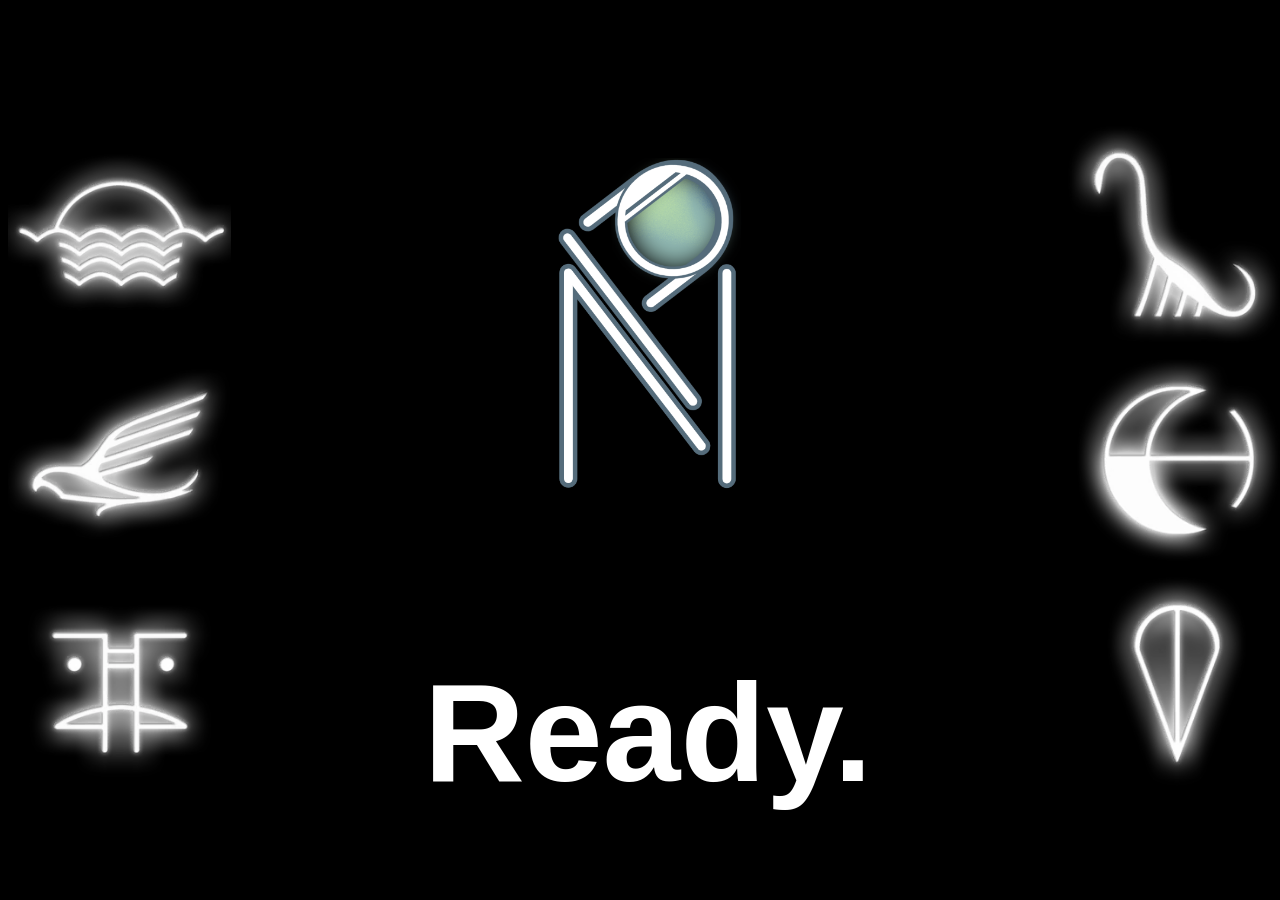
==== index.html @ ca3e0e68 "Updated Added main menu's structure. Continuing" ====
<!DOCTYPE html>
<html lang="en">

<head>
    <meta charset="UTF-8">
    <meta name="viewport" content="width=device-width, initial-scale=1.0">
    <title>Noteworthy Planets</title>
    <link rel="stylesheet" href="css/global.css">
    <link rel="stylesheet" href="css/S1-Loading.css">
    <link rel="stylesheet" href="css/S2-MainMenu.css">
</head>

<body>
    <!--== Loading Screen ==-->
    <div id="S1" class="active">
        <div id="S1-Left">
            <img src="assets/PORTALSYMBOL.0.png" class="loadingGlyph">
            <img src="assets/PORTALSYMBOL.1.png" class="loadingGlyph">
            <img src="assets/PORTALSYMBOL.2.png" class="loadingGlyph">
        </div>
        <div id="S1-Center">
            <div id="S1-ImageHolder">
                <img src="assets/Logo.png" id="S1-LoadingLogo">
            </div>
            <h1 id="S1-LoadingText">Loading...</h1>
        </div>
        <div id="S1-Right">
            <img src="assets/PORTALSYMBOL.3.png" class="loadingGlyph">
            <img src="assets/PORTALSYMBOL.4.png" class="loadingGlyph">
            <img src="assets/PORTALSYMBOL.5.png" class="loadingGlyph">
        </div>
    </div>

    <!--== Main Menu ==-->
    <div id="S2" class="screen">
        <div id="S2-Main">
            <div id="S2-Top">
                <div id="S2-LogoFrame">
                    <img src="assets/Logo.png" alt="App Logo" id="S2-AppLogo">
                </div>
                <div id="S2-TitleAndInfo">
                    <div id="S2-TitleFrame">
                        <p id="S2-Title">Noteworthy Planets</p>
                    </div>
                    <div id="S2-AuthorAndInfo">
                        <p id="S2-Author">By: <a href="https://github.com/MerrickBro">MerrickBro</a></p>
                        <button id="S2-InfoButton" class="S3REDIRECT"></button>
                    </div>
                </div>
            </div>
            <div id="S2-Bottom">
                <div id="S2-ButtonRow1">
                    <button id="S2-RefreshButton"></button>
                </div>
                <div id="S2-ButtonRow2">
                    <button id="S2-PlanetViewerButton" class="S4REDIRECT">View Planets</button>
                    <button id="S2-PlanetSearcherButton" class="S7REDIRECT">Search Planets</button>
                </div>
                <div id="S2-ButtonRow3">
                    <button id="S2-PlanetPosterButton" class="S8REDIRECT">Post Your Own Found Planet</button>
                    <button id="S2-GlyphButton" class="S4REDIRECT"><img src="assets/PORTALSYMBOL.9.png" alt="Glyph Generator"></button>
                </div>
            </div>
        </div>
    </div>

    <!--== Info Screen ==-->
    <div id="S3" class="screen">
        <!-- HTML for info screen -->
    </div>

    <script src="js/app.js"></script>
</body>

</html>
---- css/global.css ----
/* font-family: NMSFuturaProBook */
@import url('https://font.nmscd.com/assets/font/NMSFuturaProBook_Kerned/Web-TT/NMSFuturaProBook_Kerned.css');
/* font-family: NMSGeoSans */
@import url('https://font.nmscd.com/assets/font/NMSGeoSans_Kerned/Web-TT/NMSGeoSans_Kerned.css');

html {
    background-color: black;
    font-family: 'NMSGeoSans', sans-serif;
    color: white;
}

.screen {
    display: none;
}

.active {
    display: flex;
}
---- css/S1-Loading.css ----
#S1 {
    position: fixed;
    flex-direction: row;
    justify-content: space-between;
    align-items: center;
    height: 100vh;
    width: 100vw;
    font-size: 70px;
}

#S1-Center {
    display: flex;
    flex-direction: column;
    justify-content: center;
    align-items: center;
    width: 75%;
    height: 100%;
}

#S1-Left, #S1-Right {
    display: flex;
    flex-direction: column;
    justify-content: center;
    align-items: center;
    width: auto;
    height: auto;
}

#S1-LoadingLogo {
    width: 40%;
}

#S1-ImageHolder {
    width: 100%;
    height: 100%;
    display: flex;
    flex-direction: row;
    justify-content: center;
    align-items: center;
    padding-top: 10%;
}

.loadingGlyph {
    width: 100%;
}
---- css/S2-MainMenu.css ----
#S2 {
    background-image: url("../assets/Background.jpg");
    position: fixed;
    height: 100%;
    width: 100%;
}

#S2-Main {
    display: flex;
    flex-direction: column;
    justify-content: space-between;
    background-color: #00000077;
    backdrop-filter: blur(5px);
    align-self: center;
    border: 4px solid #000000;
    border-radius: 1svb;
    left: 0%;
    height: 95%;
    width: 25%;
    margin: 0.5%;
}

#S2-Top {
    height: 40%;
    width: 100%;
    top: 0%;
    margin: 2%;
}

#S2-TitleFrame {
    height: fit-content;
}

#S2-Title {
    font-size: 50px;
    text-align: center;
    margin: 0%;
}

#S2-LogoFrame {
    height: 70%;
    width: 100%;
    overflow: hidden;
}

#S2-AppLogo {
    height: 100%;
    width: 100%;
    object-fit: contain;
}

#S2-AuthorAndInfo {
    display: flex;
    justify-content: space-between;
    height: fit-content;
}

#S2-Author {
    font-size: 20px;
    margin: 0%;
}

#S2-InfoButton {
    aspect-ratio: 1 / 1;
    height: 100%;
}

#S2-Bottom {
    height: 30%;
    width: 100%;
}
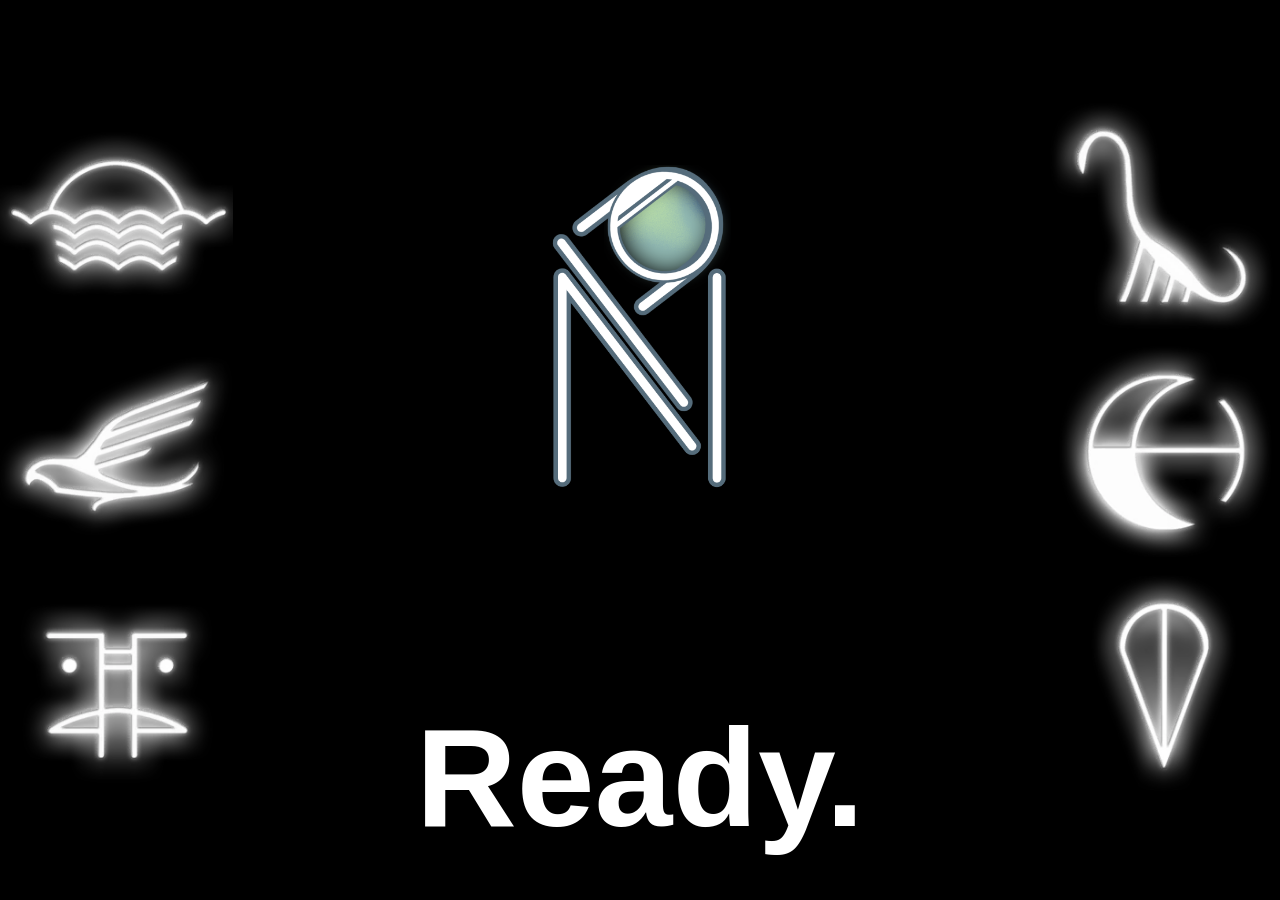
==== commit 14171013: "Updated" ====
--- a/index.html
+++ b/index.html
@@ -1,75 +1,85 @@
-<!DOCTYPE html>
+<!doctype html>
 <html lang="en">
+  <head>
+    <meta charset="UTF-8" />
+    <meta name="viewport" content="width=device-width, initial-scale=1.0" />
+    <title>Noteworthy Planets</title>
+    <link rel="stylesheet" href="css/global.css" />
+    <link rel="stylesheet" href="css/S1-Loading.css" />
+    <link rel="stylesheet" href="css/S2-MainMenu.css" />
+  </head>
 
-<head>
-    <meta charset="UTF-8">
-    <meta name="viewport" content="width=device-width, initial-scale=1.0">
-    <title>Noteworthy Planets</title>
-    <link rel="stylesheet" href="css/global.css">
-    <link rel="stylesheet" href="css/S1-Loading.css">
-    <link rel="stylesheet" href="css/S2-MainMenu.css">
-</head>
-
-<body>
+  <body>
     <!--== Loading Screen ==-->
     <div id="S1" class="active">
-        <div id="S1-Left">
-            <img src="assets/PORTALSYMBOL.0.png" class="loadingGlyph">
-            <img src="assets/PORTALSYMBOL.1.png" class="loadingGlyph">
-            <img src="assets/PORTALSYMBOL.2.png" class="loadingGlyph">
+      <div id="S1-Left">
+        <img src="assets/PORTALSYMBOL.0.png" class="loadingGlyph" />
+        <img src="assets/PORTALSYMBOL.1.png" class="loadingGlyph" />
+        <img src="assets/PORTALSYMBOL.2.png" class="loadingGlyph" />
+      </div>
+      <div id="S1-Center">
+        <div id="S1-ImageHolder">
+          <img src="assets/Logo.png" id="S1-LoadingLogo" />
         </div>
-        <div id="S1-Center">
-            <div id="S1-ImageHolder">
-                <img src="assets/Logo.png" id="S1-LoadingLogo">
-            </div>
-            <h1 id="S1-LoadingText">Loading...</h1>
-        </div>
-        <div id="S1-Right">
-            <img src="assets/PORTALSYMBOL.3.png" class="loadingGlyph">
-            <img src="assets/PORTALSYMBOL.4.png" class="loadingGlyph">
-            <img src="assets/PORTALSYMBOL.5.png" class="loadingGlyph">
-        </div>
+        <h1 id="S1-LoadingText">Loading...</h1>
+      </div>
+      <div id="S1-Right">
+        <img src="assets/PORTALSYMBOL.3.png" class="loadingGlyph" />
+        <img src="assets/PORTALSYMBOL.4.png" class="loadingGlyph" />
+        <img src="assets/PORTALSYMBOL.5.png" class="loadingGlyph" />
+      </div>
     </div>
 
     <!--== Main Menu ==-->
     <div id="S2" class="screen">
-        <div id="S2-Main">
-            <div id="S2-Top">
-                <div id="S2-LogoFrame">
-                    <img src="assets/Logo.png" alt="App Logo" id="S2-AppLogo">
-                </div>
-                <div id="S2-TitleAndInfo">
-                    <div id="S2-TitleFrame">
-                        <p id="S2-Title">Noteworthy Planets</p>
-                    </div>
-                    <div id="S2-AuthorAndInfo">
-                        <p id="S2-Author">By: <a href="https://github.com/MerrickBro">MerrickBro</a></p>
-                        <button id="S2-InfoButton" class="S3REDIRECT"></button>
-                    </div>
-                </div>
+      <div id="S2-Main">
+        <div id="S2-Top">
+          <div id="S2-LogoFrame">
+            <img src="assets/Logo.png" alt="App Logo" id="S2-AppLogo" />
+          </div>
+          <div id="S2-TitleAndInfo">
+            <div id="S2-TitleFrame">
+              <p id="S2-Title">Noteworthy Planets</p>
             </div>
-            <div id="S2-Bottom">
-                <div id="S2-ButtonRow1">
-                    <button id="S2-RefreshButton"></button>
-                </div>
-                <div id="S2-ButtonRow2">
-                    <button id="S2-PlanetViewerButton" class="S4REDIRECT">View Planets</button>
-                    <button id="S2-PlanetSearcherButton" class="S7REDIRECT">Search Planets</button>
-                </div>
-                <div id="S2-ButtonRow3">
-                    <button id="S2-PlanetPosterButton" class="S8REDIRECT">Post Your Own Found Planet</button>
-                    <button id="S2-GlyphButton" class="S4REDIRECT"><img src="assets/PORTALSYMBOL.9.png" alt="Glyph Generator"></button>
-                </div>
+            <div id="S2-AuthorAndInfo">
+              <p id="S2-Author">
+                By: <a href="https://github.com/MerrickBro">MerrickBro</a>
+              </p>
+              <button id="S2-InfoButton" class="S3REDIRECT">
+                <img src="assets/Atlas.png" alt="App Info" />
+              </button>
             </div>
+          </div>
         </div>
+        <div id="S2-Bottom">
+          <div id="S2-ButtonRow1">
+            <button id="S2-RefreshButton"></button>
+          </div>
+          <div id="S2-ButtonRow2">
+            <button id="S2-PlanetViewerButton" class="S4REDIRECT">
+              View Planets
+            </button>
+            <button id="S2-PlanetSearcherButton" class="S7REDIRECT">
+              Search Planets
+            </button>
+          </div>
+          <div id="S2-ButtonRow3">
+            <button id="S2-PlanetPosterButton" class="S8REDIRECT">
+              Post Your Own Found Planet
+            </button>
+            <button id="S2-GlyphButton" class="S4REDIRECT">
+              <img src="assets/PORTALSYMBOL.9.png" alt="Glyph Generator" />
+            </button>
+          </div>
+        </div>
+      </div>
     </div>
 
     <!--== Info Screen ==-->
     <div id="S3" class="screen">
-        <!-- HTML for info screen -->
+      <!-- HTML for info screen -->
     </div>
 
     <script src="js/app.js"></script>
-</body>
-
-</html>+  </body>
+</html>
--- a/css/global.css
+++ b/css/global.css
@@ -9,6 +9,10 @@
     color: white;
 }
 
+body {
+    margin: 0%;
+}
+
 .screen {
     display: none;
 }
--- a/css/S1-Loading.css
+++ b/css/S1-Loading.css
@@ -13,7 +13,7 @@
     flex-direction: column;
     justify-content: center;
     align-items: center;
-    width: 75%;
+    width: 70%;
     height: 100%;
 }
 
@@ -37,7 +37,10 @@
     flex-direction: row;
     justify-content: center;
     align-items: center;
-    padding-top: 10%;
+}
+
+#S1-LoadingText, #S1-ImageHolder {
+    margin: 5%;
 }
 
 .loadingGlyph {
--- a/css/S2-MainMenu.css
+++ b/css/S2-MainMenu.css
@@ -14,10 +14,10 @@
     align-self: center;
     border: 4px solid #000000;
     border-radius: 1svb;
-    left: 0%;
     height: 95%;
     width: 25%;
     margin: 0.5%;
+    align-items: center;
 }
 
 #S2-Top {
@@ -53,6 +53,7 @@
     display: flex;
     justify-content: space-between;
     height: fit-content;
+    align-items: center;
 }
 
 #S2-Author {
@@ -62,10 +63,35 @@
 
 #S2-InfoButton {
     aspect-ratio: 1 / 1;
-    height: 100%;
+    height: 50px;
 }
 
 #S2-Bottom {
-    height: 30%;
+    height: 20%;
     width: 100%;
+}
+
+#S2-ButtonRow1, #S2-ButtonRow2, #S2-ButtonRow3 {
+    display: flex;
+    justify-content: space-between;
+    height: 33%;
+    align-items: center;
+}   
+
+.WideButton {
+    width: 100%;
+}
+
+#S2-GlyphButton, #S2-GlyphButton img {
+    aspect-ratio: 1 / 1;
+    height: 100%;
+    background-color: #00000000;
+    border: 0px;
+}
+
+#S2-InfoButton, #S2-InfoButton img {
+    aspect-ratio: 106 / 179;
+    height: 100%;
+    background-color: #00000000;
+    border: 0px;
 }
